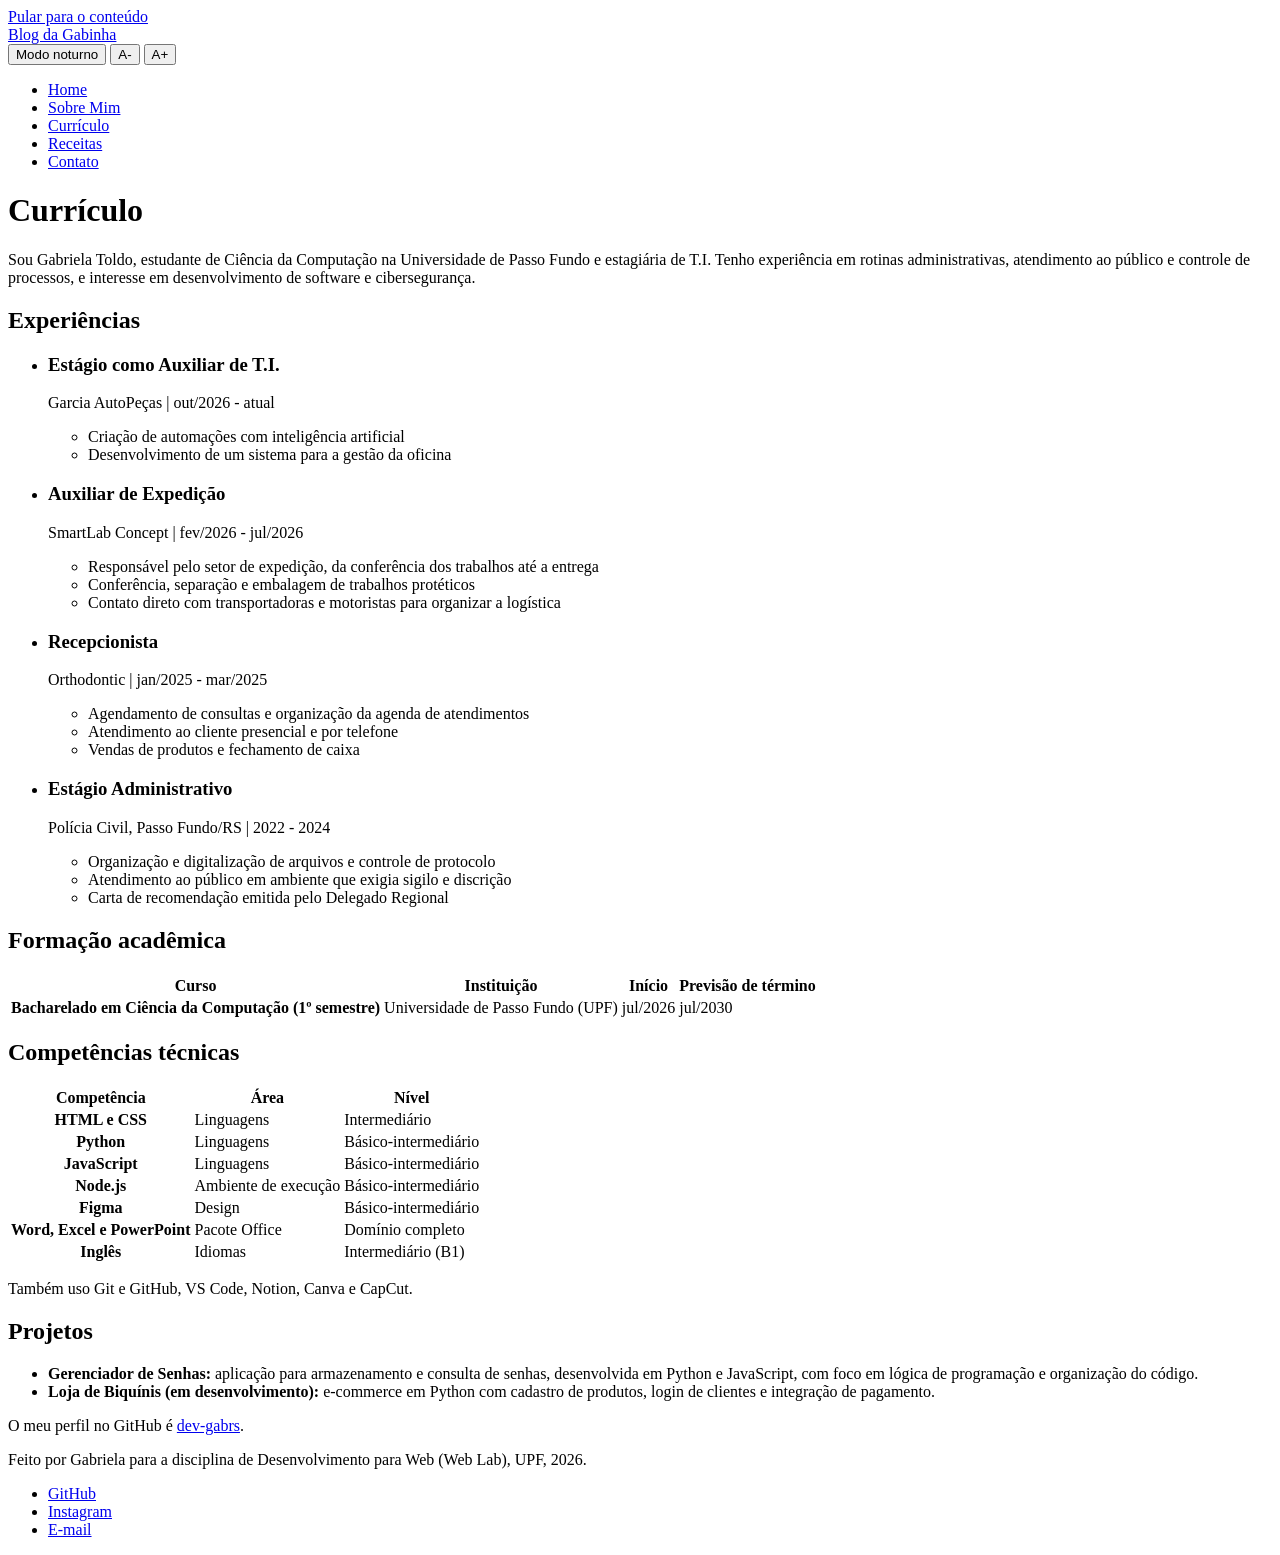
==== curriculum.html @ 2ca33828 "Cria a estrutura HTML do blog - Adiciona as 5 páginas do enunciado: index, about,   curriculum, cont" ====
<!DOCTYPE html>
<html lang="pt-BR">
<head>
  <meta charset="UTF-8">
  <meta name="viewport" content="width=device-width, initial-scale=1">
  <meta name="description" content="Formação, experiências, projetos e competências técnicas da Gabriela.">
  <title>Currículo | Blog da Gabinha</title>
  <link rel="icon" href="assets/favicon.svg" type="image/svg+xml">
  <link rel="preconnect" href="https://fonts.googleapis.com">
  <link rel="preconnect" href="https://fonts.gstatic.com" crossorigin>
  <link rel="stylesheet" href="https://fonts.googleapis.com/css2?family=Cormorant+Garamond:wght@600;700&amp;family=Nunito:wght@400;700&amp;display=swap">
  <link rel="stylesheet" href="css/style.css">
  <script src="js/script.js"></script>
</head>
<body>
  <a class="skip-link" href="#content">Pular para o conteúdo</a>

  <header class="site-header">
    <div class="container header-content">
      <a class="site-title" href="index.html">Blog da Gabinha</a>
      <div class="reading-tools" role="group" aria-label="Ferramentas de leitura">
        <button type="button" id="theme-toggle">Modo noturno</button>
        <button type="button" id="font-decrease" aria-label="Diminuir a fonte">A-</button>
        <button type="button" id="font-increase" aria-label="Aumentar a fonte">A+</button>
      </div>
    </div>
  </header>

  <nav class="site-nav" aria-label="Menu principal">
    <div class="container">
      <ul class="menu">
        <li><a href="index.html">Home</a></li>
        <li><a href="about.html">Sobre Mim</a></li>
        <li><a href="curriculum.html" aria-current="page">Currículo</a></li>
        <li><a href="receitas.html">Receitas</a></li>
        <li><a href="contact.html">Contato</a></li>
      </ul>
    </div>
  </nav>

  <main id="content" class="container">
    <h1>Currículo</h1>
    <p class="intro">Sou Gabriela Toldo, estudante de Ciência da Computação na Universidade de Passo Fundo e estagiária de T.I. Tenho experiência em rotinas administrativas, atendimento ao público e controle de processos, e interesse em desenvolvimento de software e cibersegurança.</p>

    <section aria-labelledby="experience-title">
      <h2 id="experience-title">Experiências</h2>
      <ul class="card-grid">
        <li class="card">
          <h3>Estágio como Auxiliar de T.I.</h3>
          <p class="label">Garcia AutoPeças | out/2026 - atual</p>
          <ul>
            <li>Criação de automações com inteligência artificial</li>
            <li>Desenvolvimento de um sistema para a gestão da oficina</li>
          </ul>
        </li>
        <li class="card">
          <h3>Auxiliar de Expedição</h3>
          <p class="label">SmartLab Concept | fev/2026 - jul/2026</p>
          <ul>
            <li>Responsável pelo setor de expedição, da conferência dos trabalhos até a entrega</li>
            <li>Conferência, separação e embalagem de trabalhos protéticos</li>
            <li>Contato direto com transportadoras e motoristas para organizar a logística</li>
          </ul>
        </li>
        <li class="card">
          <h3>Recepcionista</h3>
          <p class="label">Orthodontic | jan/2025 - mar/2025</p>
          <ul>
            <li>Agendamento de consultas e organização da agenda de atendimentos</li>
            <li>Atendimento ao cliente presencial e por telefone</li>
            <li>Vendas de produtos e fechamento de caixa</li>
          </ul>
        </li>
        <li class="card">
          <h3>Estágio Administrativo</h3>
          <p class="label">Polícia Civil, Passo Fundo/RS | 2022 - 2024</p>
          <ul>
            <li>Organização e digitalização de arquivos e controle de protocolo</li>
            <li>Atendimento ao público em ambiente que exigia sigilo e discrição</li>
            <li>Carta de recomendação emitida pelo Delegado Regional</li>
          </ul>
        </li>
      </ul>
    </section>

    <section aria-labelledby="education-title">
      <h2 id="education-title">Formação acadêmica</h2>
      <div class="table-wrapper" role="region" aria-labelledby="education-title" tabindex="0">
        <table>
          <thead>
            <tr>
              <th scope="col">Curso</th>
              <th scope="col">Instituição</th>
              <th scope="col">Início</th>
              <th scope="col">Previsão de término</th>
            </tr>
          </thead>
          <tbody>
            <tr>
              <th scope="row">Bacharelado em Ciência da Computação (1º semestre)</th>
              <td>Universidade de Passo Fundo (UPF)</td>
              <td>jul/2026</td>
              <td>jul/2030</td>
            </tr>
          </tbody>
        </table>
      </div>
    </section>

    <section aria-labelledby="skills-title">
      <h2 id="skills-title">Competências técnicas</h2>
      <div class="table-wrapper" role="region" aria-labelledby="skills-title" tabindex="0">
        <table>
          <thead>
            <tr>
              <th scope="col">Competência</th>
              <th scope="col">Área</th>
              <th scope="col">Nível</th>
            </tr>
          </thead>
          <tbody>
            <tr>
              <th scope="row">HTML e CSS</th>
              <td>Linguagens</td>
              <td>Intermediário</td>
            </tr>
            <tr>
              <th scope="row">Python</th>
              <td>Linguagens</td>
              <td>Básico-intermediário</td>
            </tr>
            <tr>
              <th scope="row">JavaScript</th>
              <td>Linguagens</td>
              <td>Básico-intermediário</td>
            </tr>
            <tr>
              <th scope="row">Node.js</th>
              <td>Ambiente de execução</td>
              <td>Básico-intermediário</td>
            </tr>
            <tr>
              <th scope="row">Figma</th>
              <td>Design</td>
              <td>Básico-intermediário</td>
            </tr>
            <tr>
              <th scope="row">Word, Excel e PowerPoint</th>
              <td>Pacote Office</td>
              <td>Domínio completo</td>
            </tr>
            <tr>
              <th scope="row">Inglês</th>
              <td>Idiomas</td>
              <td>Intermediário (B1)</td>
            </tr>
          </tbody>
        </table>
      </div>
      <p>Também uso Git e GitHub, VS Code, Notion, Canva e CapCut.</p>
    </section>

    <section aria-labelledby="projects-title">
      <h2 id="projects-title">Projetos</h2>
      <ul>
        <li><strong>Gerenciador de Senhas:</strong> aplicação para armazenamento e consulta de senhas, desenvolvida em Python e JavaScript, com foco em lógica de programação e organização do código.</li>
        <li><strong>Loja de Biquínis (em desenvolvimento):</strong> e-commerce em Python com cadastro de produtos, login de clientes e integração de pagamento.</li>
      </ul>
      <p>O meu perfil no GitHub é <a href="https://github.com/dev-gabrs">dev-gabrs</a>.</p>
    </section>
  </main>

  <footer class="site-footer">
    <div class="container footer-content">
      <p>Feito por Gabriela para a disciplina de Desenvolvimento para Web (Web Lab), UPF, 2026.</p>
      <ul class="social-links">
        <li><a href="https://github.com/dev-gabrs">GitHub</a></li>
        <li><a href="https://www.instagram.com/gabriela.toldo_/">Instagram</a></li>
        <li><a href="mailto:gabrielatoldo1@gmail.com">E-mail</a></li>
      </ul>
    </div>
  </footer>
</body>
</html>
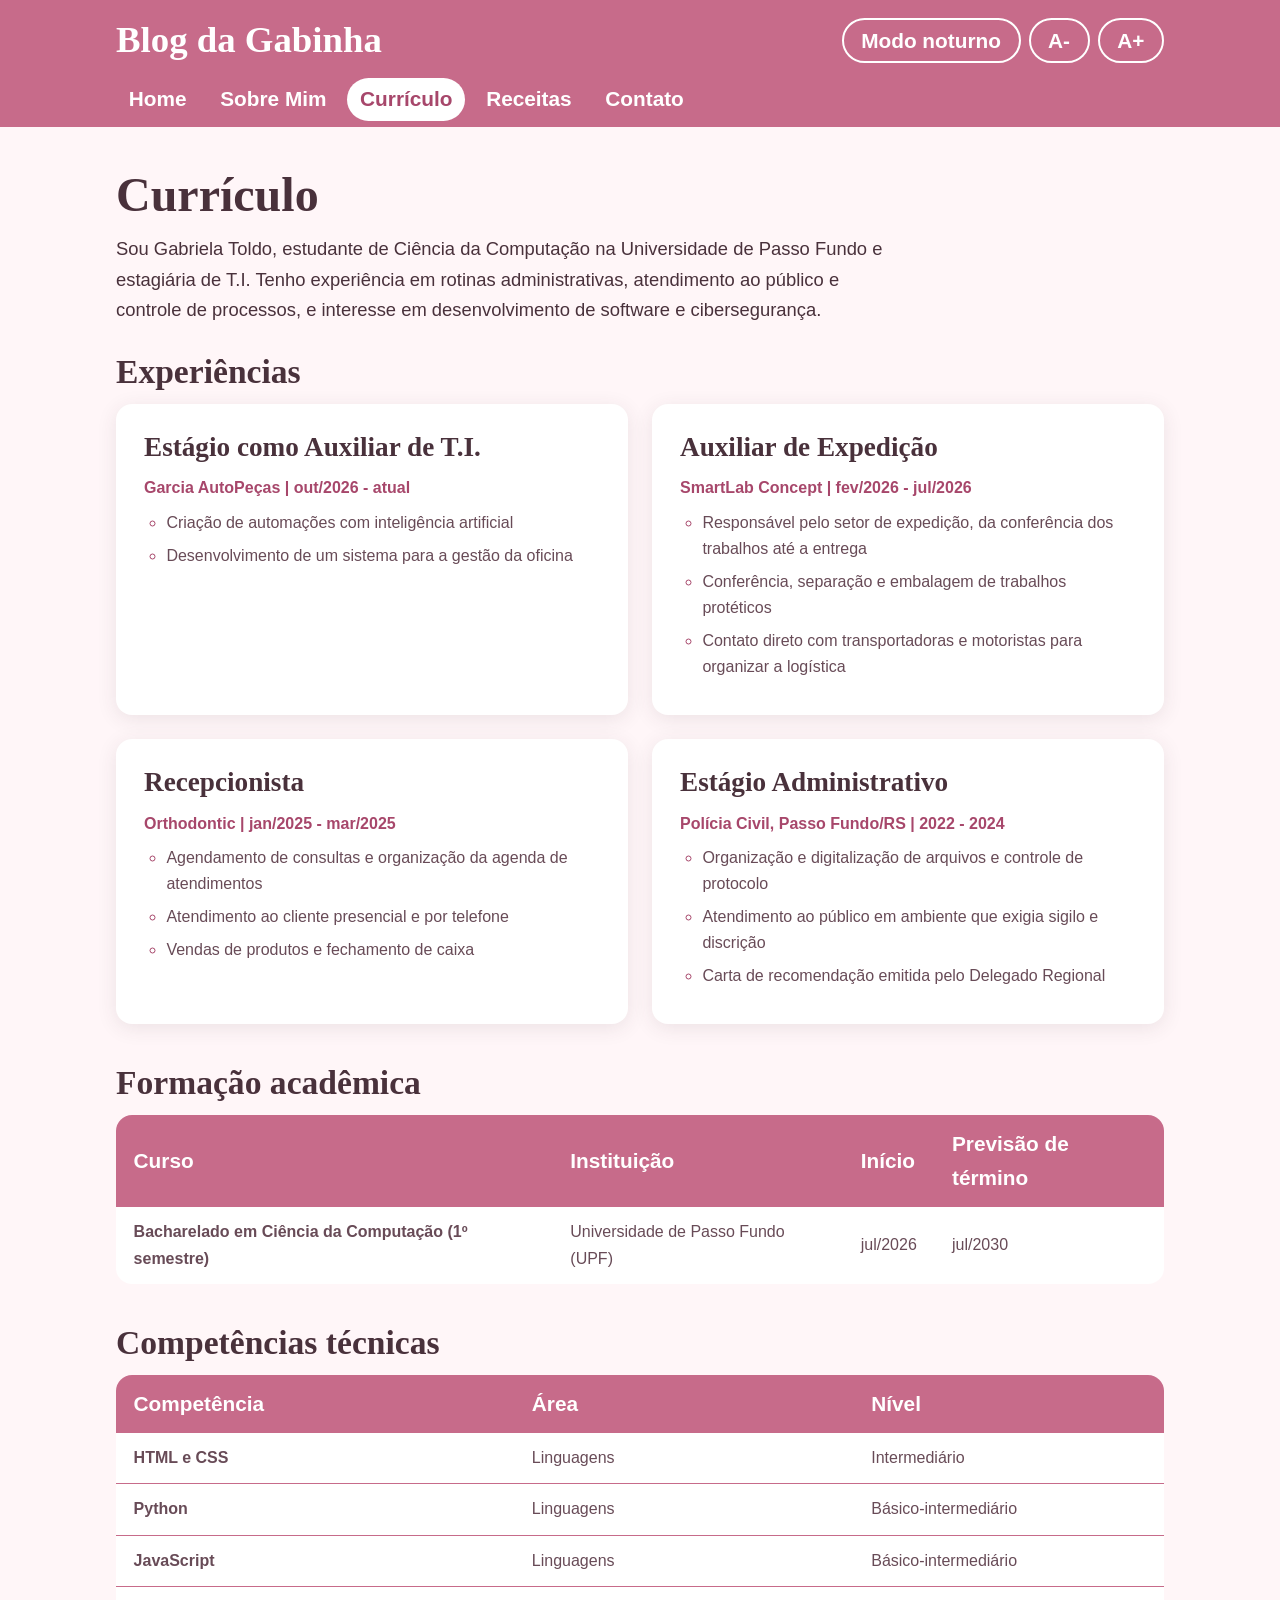
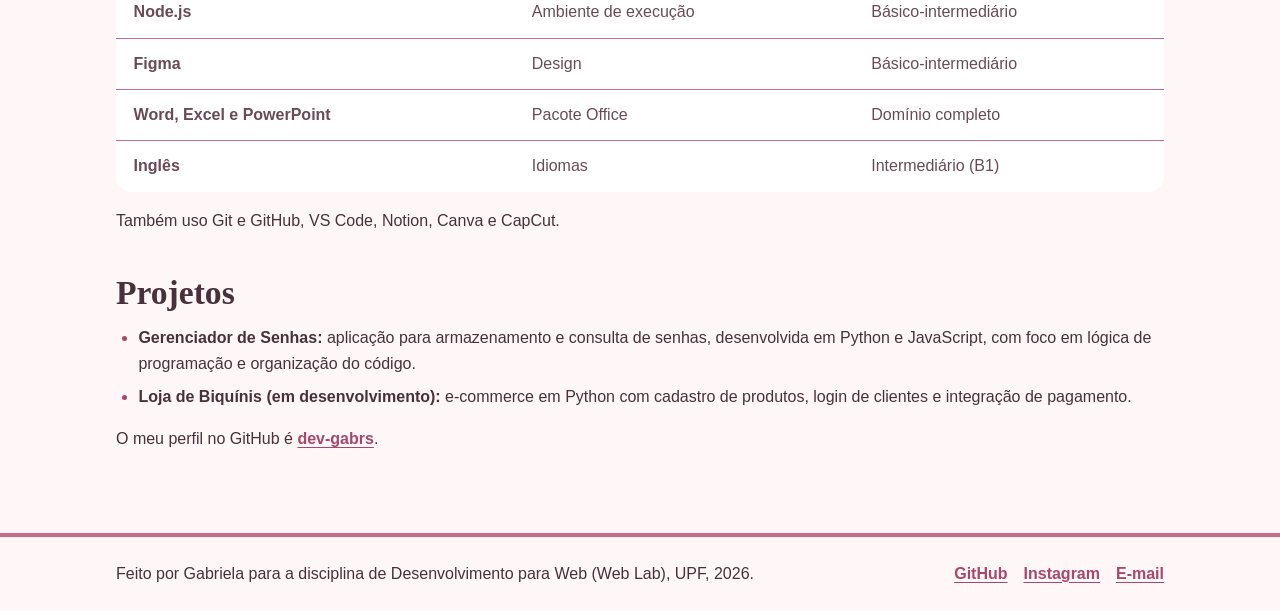
==== commit 2bb14d29: "Adiciona o estilo visual do blog - Define a paleta em variáveis CSS, com temas claro e escuro - Usa " ====
--- a/curriculum.html
+++ b/curriculum.html
@@ -44,7 +44,7 @@
 
     <section aria-labelledby="experience-title">
       <h2 id="experience-title">Experiências</h2>
-      <ul class="card-grid">
+      <ul class="card-grid card-grid-wide">
         <li class="card">
           <h3>Estágio como Auxiliar de T.I.</h3>
           <p class="label">Garcia AutoPeças | out/2026 - atual</p>
--- a/css/style.css
+++ b/css/style.css
@@ -0,0 +1,543 @@
+/* ---------- Variáveis: tema claro ---------- */
+:root {
+  color-scheme: light;
+
+  --color-primary: #C76B8A;
+  --color-page: #FFF6F8;
+  --color-card: #FFFFFF;
+  --color-text: #49313B;
+  --color-card-text: #684B57;
+  --color-button: #C76B8A;
+  --color-button-text: #FFFFFF;
+  --color-accent: #A7476B;
+
+  --font-title: "Cormorant Garamond", Georgia, serif;
+  --font-body: "Nunito", "Segoe UI", sans-serif;
+
+  --radius: 1rem;
+  --gap: 1.5rem;
+}
+
+/* ---------- Variáveis: tema escuro ---------- */
+:root[data-theme="dark"] {
+  color-scheme: dark;
+
+  --color-primary: #E58AAA;
+  --color-page: #21151D;
+  --color-card: #33212D;
+  --color-text: #F8EAF0;
+  --color-card-text: #E8CED9;
+  --color-button: #E58AAA;
+  --color-button-text: #291722;
+  --color-accent: #F0A5C0;
+}
+
+/* ---------- Base ---------- */
+*,
+*::before,
+*::after {
+  box-sizing: border-box;
+}
+
+html {
+  scroll-padding-top: 8rem;
+}
+
+body {
+  margin: 0;
+  background-color: var(--color-page);
+  color: var(--color-text);
+  font-family: var(--font-body);
+  line-height: 1.65;
+  overflow-wrap: break-word;
+}
+
+h1,
+h2,
+h3 {
+  margin: 0 0 0.75rem;
+  color: var(--color-text);
+  font-family: var(--font-title);
+  font-weight: 700;
+  line-height: 1.15;
+}
+
+h1 {
+  font-size: 3rem;
+}
+
+h2 {
+  font-size: 2.1rem;
+}
+
+h3 {
+  font-size: 1.7rem;
+}
+
+p {
+  margin: 0 0 1rem;
+}
+
+ul,
+ol {
+  margin: 0 0 1rem;
+  padding-left: 1.4rem;
+}
+
+li {
+  margin-bottom: 0.4rem;
+}
+
+li::marker {
+  color: var(--color-accent);
+  font-weight: 700;
+}
+
+img {
+  max-width: 100%;
+  height: auto;
+}
+
+a {
+  color: var(--color-accent);
+  font-weight: 700;
+  text-underline-offset: 0.2em;
+}
+
+a:hover {
+  text-decoration-thickness: 0.15em;
+}
+
+:focus-visible {
+  outline: 0.2rem solid var(--color-accent);
+  outline-offset: 0.2rem;
+}
+
+main section {
+  margin-bottom: 2.5rem;
+}
+
+.container {
+  width: 100%;
+  max-width: 68rem;
+  margin-inline: auto;
+  padding-inline: 1.25rem;
+}
+
+main.container {
+  padding-block: 2.5rem;
+}
+
+.skip-link {
+  position: absolute;
+  top: -10rem;
+  left: 1rem;
+  z-index: 2;
+  padding: 0.6rem 1rem;
+  background-color: var(--color-card);
+}
+
+.skip-link:focus {
+  top: 1rem;
+}
+
+/* ---------- Cabeçalho, menu e rodapé ---------- */
+.site-header,
+.site-nav {
+  background-color: var(--color-primary);
+}
+
+.site-header :focus-visible,
+.site-nav :focus-visible {
+  outline-color: var(--color-button-text);
+}
+
+.header-content {
+  display: flex;
+  flex-wrap: wrap;
+  align-items: center;
+  justify-content: space-between;
+  gap: 0.75rem var(--gap);
+  padding-block: 1.1rem 0.6rem;
+}
+
+.site-title {
+  color: var(--color-button-text);
+  font-family: var(--font-title);
+  font-size: 2.3rem;
+  line-height: 1.1;
+  text-decoration: none;
+}
+
+.reading-tools {
+  display: flex;
+  flex-wrap: wrap;
+  gap: 0.5rem;
+}
+
+.reading-tools button {
+  border-color: var(--color-button-text);
+}
+
+.site-nav {
+  position: sticky;
+  top: 0;
+  z-index: 1;
+  margin-top: -0.0625rem;
+  padding-block: 0.4rem;
+}
+
+.menu,
+.social-links {
+  display: flex;
+  flex-wrap: wrap;
+  gap: 0.25rem 0.5rem;
+  margin: 0;
+  padding: 0;
+  list-style: none;
+}
+
+.menu li,
+.social-links li {
+  margin: 0;
+}
+
+.menu a {
+  display: block;
+  padding: 0.25rem 0.8rem;
+  border-radius: 2rem;
+  color: var(--color-button-text);
+  font-size: 1.3rem;
+  text-decoration: none;
+}
+
+.menu a:hover {
+  text-decoration: underline;
+}
+
+.menu a[aria-current] {
+  background-color: var(--color-card);
+  color: var(--color-accent);
+}
+
+.site-footer {
+  border-top: 0.25rem solid var(--color-primary);
+}
+
+.footer-content {
+  display: flex;
+  flex-wrap: wrap;
+  align-items: center;
+  justify-content: space-between;
+  gap: 0.5rem var(--gap);
+  padding-block: 1.5rem;
+}
+
+.footer-content p {
+  margin: 0;
+}
+
+.social-links {
+  gap: 1rem;
+}
+
+/* ---------- Botões ---------- */
+button,
+.button {
+  display: inline-block;
+  padding: 0.4rem 1.1rem;
+  border: 0.125rem solid var(--color-button);
+  border-radius: 2rem;
+  background-color: var(--color-button);
+  color: var(--color-button-text);
+  font-family: inherit;
+  font-size: 1.3rem;
+  font-weight: 700;
+  line-height: 1.4;
+  text-decoration: none;
+  cursor: pointer;
+}
+
+button:hover,
+.button:hover {
+  background-color: var(--color-accent);
+}
+
+button:disabled {
+  background-color: var(--color-button);
+  opacity: 0.55;
+  cursor: not-allowed;
+}
+
+/* ---------- Peças usadas em várias páginas ---------- */
+.card {
+  padding: 1.75rem;
+  border-radius: var(--radius);
+  background-color: var(--color-card);
+  box-shadow: 0 0.25rem 1.25rem rgb(73 49 59 / 0.1);
+  color: var(--color-card-text);
+}
+
+.card > :last-child {
+  margin-bottom: 0;
+}
+
+.card-grid {
+  display: grid;
+  grid-template-columns: repeat(auto-fit, minmax(min(100%, 19rem), 1fr));
+  gap: var(--gap);
+  padding: 0;
+  list-style: none;
+}
+
+.card-grid-wide {
+  grid-template-columns: repeat(auto-fit, minmax(min(100%, 24rem), 1fr));
+}
+
+.card-grid > li {
+  margin: 0;
+}
+
+.label {
+  margin-bottom: 0.5rem;
+  color: var(--color-accent);
+  font-weight: 700;
+}
+
+.intro {
+  max-width: 48rem;
+  margin-bottom: 1.75rem;
+  font-size: 1.15rem;
+}
+
+/* ---------- Home ---------- */
+.hero {
+  padding: 3rem 2.5rem;
+  border-radius: var(--radius);
+  background: var(--color-card) url("../assets/watercolor.svg") no-repeat right center / 42% auto;
+  color: var(--color-card-text);
+}
+
+.hero > * {
+  max-width: 56%;
+}
+
+.hero p {
+  font-size: 1.15rem;
+}
+
+.hero > :last-child {
+  margin-bottom: 0;
+}
+
+.home-layout,
+.contact-layout,
+.recipe-layout {
+  display: flex;
+  flex-wrap: wrap;
+  align-items: flex-start;
+  gap: var(--gap);
+}
+
+.home-layout > :first-child,
+.contact-layout > :first-child {
+  flex: 2 1 24rem;
+}
+
+.home-layout > :last-child,
+.contact-layout > :last-child {
+  flex: 1 1 15rem;
+}
+
+.feed {
+  display: grid;
+  gap: var(--gap);
+}
+
+.feed > h2 {
+  margin: 0;
+}
+
+.post-date {
+  margin-bottom: 0.5rem;
+  font-size: 0.95rem;
+}
+
+/* ---------- Sobre Mim ---------- */
+.about-layout {
+  display: flex;
+  flex-wrap: wrap;
+  align-items: flex-start;
+  gap: 2.5rem;
+}
+
+.about-layout > :last-child {
+  flex: 2 1 24rem;
+}
+
+.portrait {
+  flex: 1 1 15rem;
+  max-width: 22rem;
+  margin: 0 auto;
+  text-align: center;
+}
+
+.portrait img {
+  display: block;
+  border: 0.4rem solid var(--color-primary);
+  border-radius: 50% 50% var(--radius) var(--radius);
+}
+
+.portrait figcaption {
+  margin-top: 0.6rem;
+}
+
+/* ---------- Currículo ---------- */
+.table-wrapper {
+  margin-bottom: 1rem;
+  overflow-x: auto;
+  border-radius: var(--radius);
+  background-color: var(--color-card);
+}
+
+table {
+  width: 100%;
+  border-collapse: collapse;
+  color: var(--color-card-text);
+  text-align: left;
+}
+
+th,
+td {
+  padding: 0.75rem 1.1rem;
+}
+
+thead th {
+  background-color: var(--color-primary);
+  color: var(--color-button-text);
+  font-size: 1.3rem;
+}
+
+tbody tr + tr {
+  border-top: 0.0625rem solid var(--color-primary);
+}
+
+/* ---------- Contato ---------- */
+fieldset {
+  min-width: 0;
+  margin: 0 0 1.25rem;
+  padding: 0;
+  border: 0;
+}
+
+legend {
+  margin-bottom: 0.5rem;
+  padding: 0;
+  color: var(--color-accent);
+  font-size: 1.15rem;
+  font-weight: 700;
+}
+
+.field {
+  margin-bottom: 1rem;
+}
+
+label {
+  display: block;
+  margin-bottom: 0.25rem;
+  font-weight: 700;
+}
+
+input,
+textarea {
+  width: 100%;
+  padding: 0.65rem 0.8rem;
+  border: 0.125rem solid var(--color-primary);
+  border-radius: 0.6rem;
+  background-color: var(--color-page);
+  color: var(--color-text);
+  font: inherit;
+}
+
+textarea {
+  resize: vertical;
+}
+
+[aria-invalid="true"] {
+  border: 0.2rem solid var(--color-accent);
+}
+
+.error-message,
+.success-message {
+  margin: 0.25rem 0 0;
+  color: var(--color-accent);
+  font-weight: 700;
+}
+
+.success-message {
+  margin-top: 1rem;
+}
+
+/* ---------- Mousse de Maracujá ---------- */
+.recipe-header {
+  display: flex;
+  flex-wrap: wrap;
+  align-items: center;
+  justify-content: space-between;
+  gap: var(--gap);
+  margin-bottom: 2rem;
+}
+
+.recipe-layout > :first-child {
+  flex: 1 1 17rem;
+}
+
+.recipe-layout > :last-child {
+  flex: 2 1 22rem;
+}
+
+.quote {
+  margin: 0;
+  padding-left: 1.25rem;
+  border-left: 0.25rem solid var(--color-primary);
+}
+
+.quote blockquote {
+  margin: 0;
+  font-family: var(--font-title);
+  font-size: 1.7rem;
+  font-weight: 600;
+}
+
+.quote p {
+  margin-bottom: 0.25rem;
+}
+
+/* ---------- Telas pequenas ---------- */
+@media (max-width: 40rem) {
+  h1 {
+    font-size: 2.4rem;
+  }
+
+  .site-title {
+    font-size: 2rem;
+  }
+
+  .menu {
+    justify-content: center;
+  }
+
+  .menu a {
+    padding-inline: 0.6rem;
+  }
+
+  .hero {
+    padding: 2rem 1.5rem 13rem;
+    background-position: center bottom;
+    background-size: 18rem auto;
+  }
+
+  .hero > * {
+    max-width: none;
+  }
+}
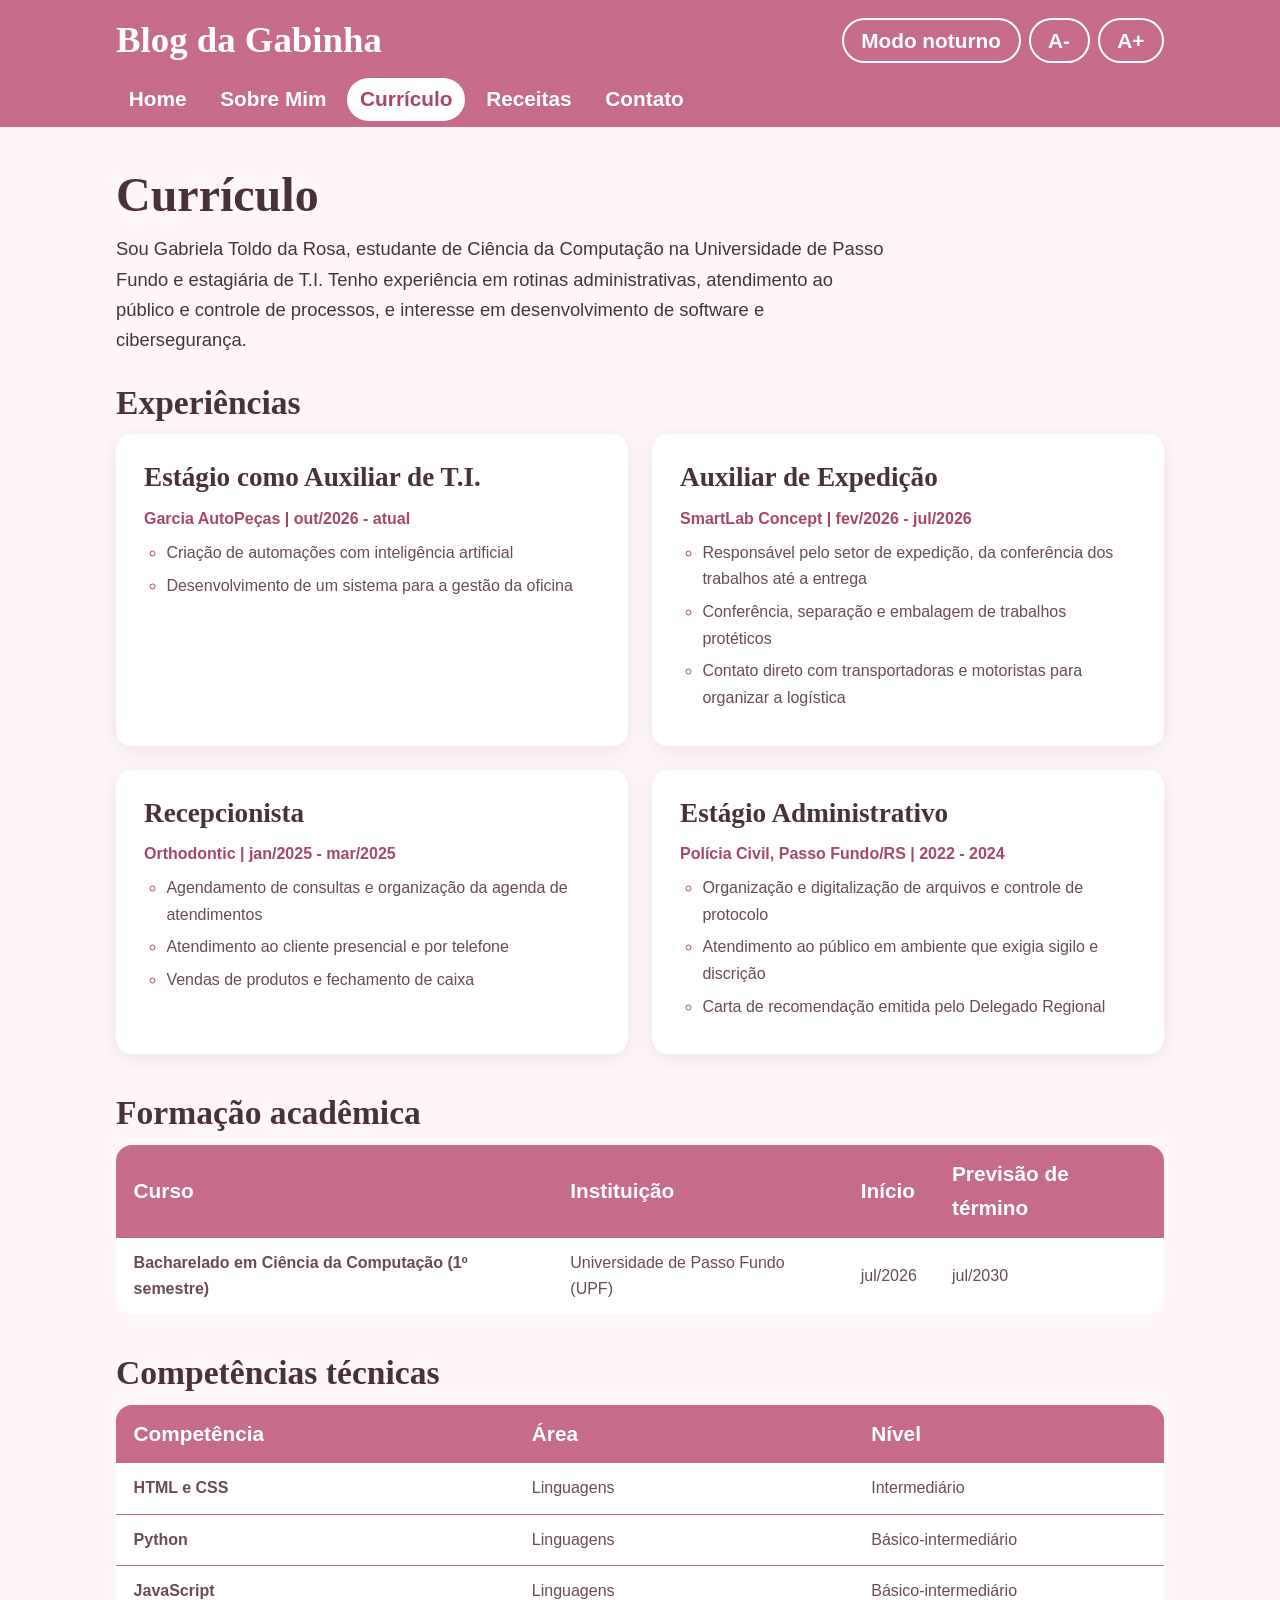
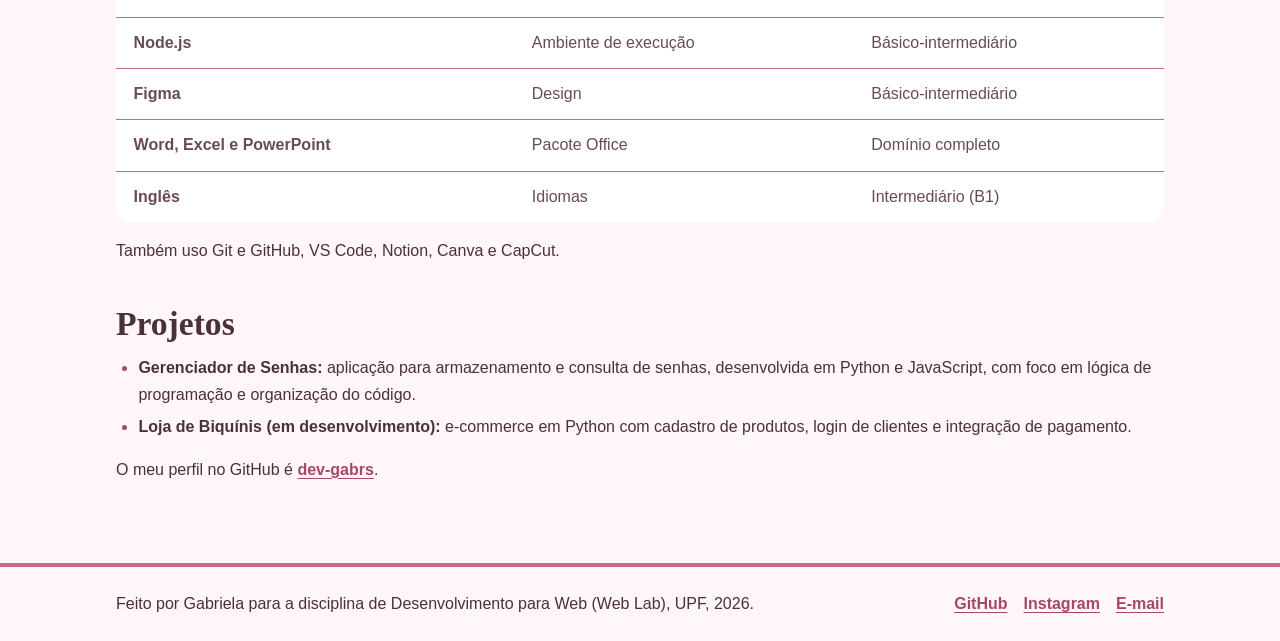
==== commit fdf51941: "Completa os textos e as receitas do blog - Substitui os textos de exemplo das postagens da Home - Ad" ====
--- a/curriculum.html
+++ b/curriculum.html
@@ -40,7 +40,7 @@
 
   <main id="content" class="container">
     <h1>Currículo</h1>
-    <p class="intro">Sou Gabriela Toldo, estudante de Ciência da Computação na Universidade de Passo Fundo e estagiária de T.I. Tenho experiência em rotinas administrativas, atendimento ao público e controle de processos, e interesse em desenvolvimento de software e cibersegurança.</p>
+    <p class="intro">Sou Gabriela Toldo da Rosa, estudante de Ciência da Computação na Universidade de Passo Fundo e estagiária de T.I. Tenho experiência em rotinas administrativas, atendimento ao público e controle de processos, e interesse em desenvolvimento de software e cibersegurança.</p>
 
     <section aria-labelledby="experience-title">
       <h2 id="experience-title">Experiências</h2>
--- a/css/style.css
+++ b/css/style.css
@@ -286,6 +286,7 @@
   display: grid;
   grid-template-columns: repeat(auto-fit, minmax(min(100%, 19rem), 1fr));
   gap: var(--gap);
+  margin-bottom: 2.5rem;
   padding: 0;
   list-style: none;
 }
@@ -478,7 +479,7 @@
   margin-top: 1rem;
 }
 
-/* ---------- Mousse de Maracujá ---------- */
+/* ---------- Receitas ---------- */
 .recipe-header {
   display: flex;
   flex-wrap: wrap;
@@ -496,23 +497,6 @@
   flex: 2 1 22rem;
 }
 
-.quote {
-  margin: 0;
-  padding-left: 1.25rem;
-  border-left: 0.25rem solid var(--color-primary);
-}
-
-.quote blockquote {
-  margin: 0;
-  font-family: var(--font-title);
-  font-size: 1.7rem;
-  font-weight: 600;
-}
-
-.quote p {
-  margin-bottom: 0.25rem;
-}
-
 /* ---------- Telas pequenas ---------- */
 @media (max-width: 40rem) {
   h1 {
@@ -527,8 +511,15 @@
     justify-content: center;
   }
 
+  /* O limite de 6.5vw impede que o menu fixo cubra a tela com a fonte em 150%. */
   .menu a {
-    padding-inline: 0.6rem;
+    padding-inline: 0.5rem;
+    font-size: min(1.3rem, 6.5vw);
+  }
+
+  th,
+  td {
+    padding: 0.6rem 0.35rem;
   }
 
   .hero {
